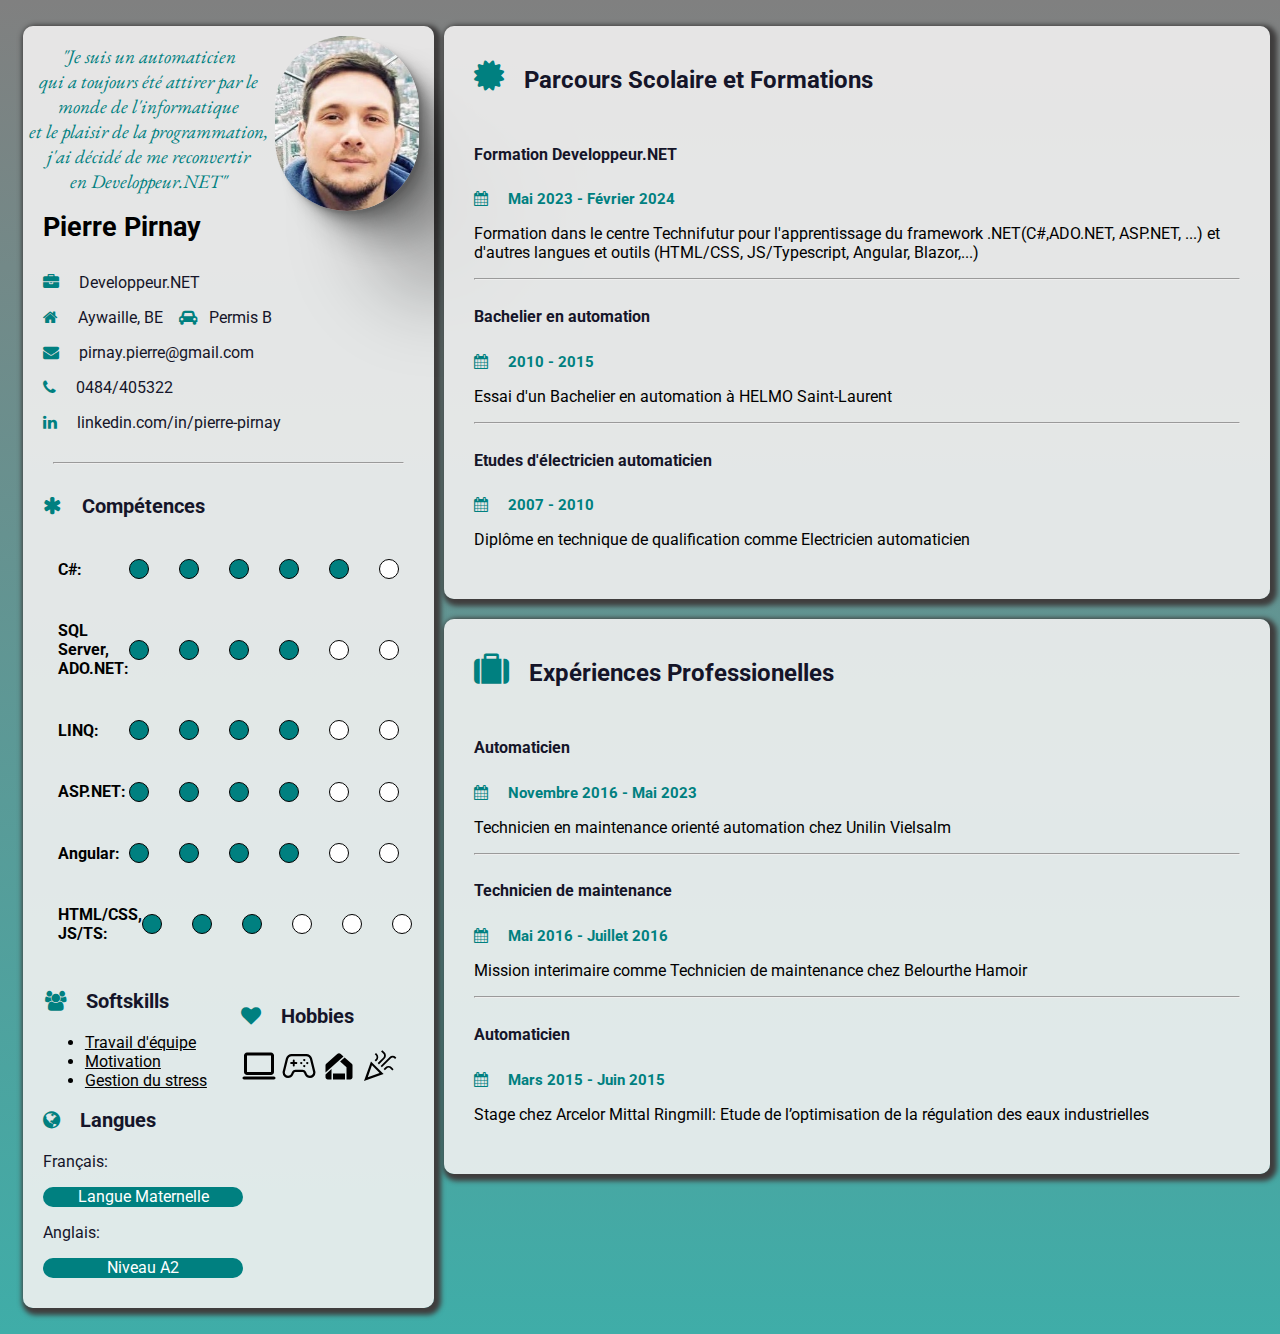
==== index.html @ 31de6e1d "Changement des % en ronds" ====
<!DOCTYPE html>
<html lang="fr">

<head>
    <meta charset="UTF-8">
    <meta name="viewport" content="width=device-width, initial-scale=1.0">
    <title>CV de Pierre Pirnay</title>
    <link rel="stylesheet" href="https://cdnjs.cloudflare.com/ajax/libs/font-awesome/4.7.0/css/font-awesome.min.css">
    <meta name="viewport" content="width=device-width, initial-scale=1">
    <link rel="stylesheet" href="style.css">
    <link rel='stylesheet' href='https://fonts.googleapis.com/css?family=Roboto'>
    <link rel="preconnect" href="https://fonts.googleapis.com">
    <link rel="preconnect" href="https://fonts.gstatic.com" crossorigin>
    <link
        href="https://fonts.googleapis.com/css2?family=EB+Garamond:ital@0;1&family=Manrope:wght@400;700&family=Montserrat:ital,wght@0,100;0,400;0,700;1,100;1,400;1,700&display=swap"
        rel="stylesheet">
    <meta name="viewport" content="width=device-width, initial-scale=1">
    <meta name="viewport" content="width=device-width, initial-scale=1">
</head>

<body>
    <!--page container-->
    <div class="allContent">
        <!--part left-->
        <div class="leftRight">
            <div class="allLeft">
                <!--picture-->
                <div class="Top">
                    <div class="presentation">
                        <p>
                            "Je suis un automaticien <br>
                            qui a toujours été attirer 
                            par le monde de l'informatique <br>
                            et le plaisir de la programmation,<br>
                            j'ai décidé de me reconvertir <br>
                            en Developpeur.NET"
                        </p>
                        <img src="/images/moi.jpg">
                    </div>

                    <h2 class="pierre">Pierre Pirnay</h2>
                </div>
                <!--Enter data-->
                <div class="partTwo">
                    <p><i class="fa">&#xf0b1;</i>Developpeur.NET</p>
                    <p><i class="fa">&#xf015;</i>Aywaille, BE <i class="fa">&#xf1b9;</i>Permis B</p>
                    <p><i class="fa">&#xf0e0;</i>pirnay.pierre@gmail.com</p>
                    <p><i class="fa"> &#xf095;</i>0484/405322</p>
                    <p><i class="fa">&#xf0e1;</i><a
                            href="www.linkedin.com/in/pierre-pirnay">linkedin.com/in/pierre-pirnay</a></p>
                </div>
                <hr>
                <!--Enter Skills-->
                <div class="partTwo">
                    <p class="star"><i class="fa">&#xf069;</i><b>Compétences</b></p>
                    <div class="competence">
                        <h4>C#:</h4>
                        <div class="ronds">
                        
                            <div class="rondPlein">
                            </div>
                            <div class="rondPlein">
                            </div>
                            <div class="rondPlein">
                            </div>
                            <div class="rondPlein">
                            </div>
                            <div class="rondPlein">
                            </div>  
                            <div class="rondVide">
                            </div> 
                        </div>  
                    </div>
                    <div class="competence">
                        <h4>SQL Server, ADO.NET:</h4>
                        <div class="ronds">
                            <div class="rondPlein">
                            </div>
                            <div class="rondPlein">
                            </div>
                            <div class="rondPlein">
                            </div>
                            <div class="rondPlein">
                            </div>
                            <div class="rondVide">
                            </div>  
                            <div class="rondVide">
                            </div> 
                        </div>  
                    </div>
                    <div class="competence">
                        <h4>LINQ:</h4>
                        <div class="ronds">
                            <div class="rondPlein">
                            </div>
                            <div class="rondPlein">
                            </div>
                            <div class="rondPlein">
                            </div>
                            <div class="rondPlein">
                            </div>
                            <div class="rondVide">
                            </div>  
                            <div class="rondVide">
                            </div> 
                        </div>  
                    </div>
                    <div class="competence">
                        <h4>ASP.NET:</h4>
                        <div class="ronds">
                            <div class="rondPlein">
                            </div>
                            <div class="rondPlein">
                            </div>
                            <div class="rondPlein">
                            </div>
                            <div class="rondPlein">
                            </div>
                            <div class="rondVide">
                            </div>  
                            <div class="rondVide">
                            </div> 
                        </div>  
                    </div>
                    <div class="competence">
                        <h4>Angular:</h4>
                        <div class="ronds">
                            <div class="rondPlein">
                            </div>
                            <div class="rondPlein">
                            </div>
                            <div class="rondPlein">
                            </div>
                            <div class="rondPlein">
                            </div>
                            <div class="rondVide">
                            </div>  
                            <div class="rondVide">
                            </div> 
                        </div>  
                    </div>
                    <div class="competence">
                        <h4>HTML/CSS, JS/TS:</h4>
                        <div class="ronds">
                            <div class="rondPlein">
                            </div>
                            <div class="rondPlein">
                            </div>
                            <div class="rondPlein">
                            </div>
                            <div class="rondVide">
                            </div>
                            <div class="rondVide">
                            </div>  
                            <div class="rondVide">
                            </div> 
                        </div>  
                    </div>
                    <br>
                    <div class="softHobbies">
                        <div class="soft">
                            <p class="star"><i class="fa"> &#xf0c0;</i><b>Softskills</b></p>
                            <ul>
                                <li>Travail d'équipe</li>
                                <li>Motivation</li>
                                <li>Gestion du stress</li>
                            </ul>
                        </div>
                        <div class="hobbies">
                            <p class="star"><i class="fa"> &#xf004;</i><b>Hobbies</b></p>
                            <div class="icones">
                                <svg xmlns="http://www.w3.org/2000/svg" height="36" viewBox="0 -960 960 960" width="36"><path d="M80-120q-17 0-28.5-11.5T40-160q0-17 11.5-28.5T80-200h800q17 0 28.5 11.5T920-160q0 17-11.5 28.5T880-120H80Zm80-120q-33 0-56.5-23.5T80-320v-440q0-33 23.5-56.5T160-840h640q33 0 56.5 23.5T880-760v440q0 33-23.5 56.5T800-240H160Zm0-80h640v-440H160v440Zm0 0v-440 440Z"/></svg>
                                <svg xmlns="http://www.w3.org/2000/svg" height="36" viewBox="0 -960 960 960" width="36"><path d="M189-160q-60 0-102.5-43T42-307q0-9 1-18t3-18l84-336q14-54 57-87.5t98-33.5h390q55 0 98 33.5t57 87.5l84 336q2 9 3.5 18.5T919-306q0 61-43.5 103.5T771-160q-42 0-78-22t-54-60l-28-58q-5-10-15-15t-21-5H385q-11 0-21 5t-15 15l-28 58q-18 38-54 60t-78 22Zm2.663-60q24.337 0 45.004-12.973Q257.333-245.946 268-268l28-57q13-26 36.5-40.5T385-380h190q29 0 52.5 15t37.5 40l28 57q10.667 22.054 31.333 35.027Q745-220 769.255-220 805-220 831-244.5t27-60.5q0-4-3-24l-84-335q-8-33-34.4-54.5T675-740H285q-34.704 0-61.352 21Q197-698 189-664l-84 335q-1 4-3 23 0 36.485 26.258 61.242Q154.517-220 191.663-220Zm348.512-310q12.825 0 21.325-8.675 8.5-8.676 8.5-21.5 0-12.825-8.675-21.325-8.676-8.5-21.5-8.5-12.825 0-21.325 8.675-8.5 8.676-8.5 21.5 0 12.825 8.675 21.325 8.676 8.5 21.5 8.5Zm80-80q12.825 0 21.325-8.675 8.5-8.676 8.5-21.5 0-12.825-8.675-21.325-8.676-8.5-21.5-8.5-12.825 0-21.325 8.675-8.5 8.676-8.5 21.5 0 12.825 8.675 21.325 8.676 8.5 21.5 8.5Zm0 160q12.825 0 21.325-8.675 8.5-8.676 8.5-21.5 0-12.825-8.675-21.325-8.676-8.5-21.5-8.5-12.825 0-21.325 8.675-8.5 8.676-8.5 21.5 0 12.825 8.675 21.325 8.676 8.5 21.5 8.5Zm80-80q12.825 0 21.325-8.675 8.5-8.676 8.5-21.5 0-12.825-8.675-21.325-8.676-8.5-21.5-8.5-12.825 0-21.325 8.675-8.5 8.676-8.5 21.5 0 12.825 8.675 21.325 8.676 8.5 21.5 8.5Zm-360.059 65Q351-465 358-472.083q7-7.084 7-17.917v-45h45q10.833 0 17.917-7.116 7.083-7.117 7.083-18Q435-571 427.917-578q-7.084-7-17.917-7h-45v-45q0-10.833-7.116-17.917-7.117-7.083-18-7.083Q329-655 322-647.917q-7 7.084-7 17.917v45h-45q-10.833 0-17.917 7.116-7.083 7.117-7.083 18Q245-549 252.083-542q7.084 7 17.917 7h45v45q0 10.833 7.116 17.917 7.117 7.083 18 7.083ZM480-480Z"/></svg>
                                <svg xmlns="http://www.w3.org/2000/svg" height="36" viewBox="0 -960 960 960" width="36"><path d="M180-120q-25 0-42.5-17.5T120-180v-76l160-142v278H180Zm140 0v-160h320v160H320Zm360 0v-328L509-600l121-107 190 169q10 9 15 20.5t5 24.5v313q0 25-17.5 42.5T780-120H680ZM120-310v-183q0-13 5-25t15-20l300-266q8-8 18.5-11.5T480-819q11 0 21.5 3.5T520-804l80 71-480 423Z"/></svg>
                                <svg xmlns="http://www.w3.org/2000/svg" height="36" viewBox="0 -960 960 960" width="36"><path d="m80-80 186-520 337 333L80-80Zm101-101 314-112-203-204-111 316Zm376-264-34-34 240-240q32-32 81-32.5t81 31.5l17 17-34 34-19-19q-19-19-44-19.5T800-688L557-445ZM398-600l-34-34 30-30q23-23 21.5-52.5T394-766l-28-28 34-34 26 26q35 35 34.5 87.5T425-627l-27 27Zm81 77-34-34 152-152q19-19 18.5-48.5T596-806l-61-61 34-34 63 63q31 32 32 80.5T633-677L479-523Zm158 159-34-34 47-47q35-35 84-36t84 34l51 51-34 34-52-52q-23-23-48-23t-48 23l-50 50ZM181-181Z"/></svg>
                            </div>                           
                        </div>
                    </div>
                    <section id="langues">
                        <p class="star"><i class="fa"> &#xf0ac;</i><b>Langues</b></p>
                        <p>Français:</p>
                        <div class="inside center" id="tweny-five">Langue Maternelle</div>
                        <p>Anglais:</p>
                        <div class="inside center" id="tweny-five">Niveau A2</div>
                    </section>
                </div>
            </div>
        </div>
        <!--part right-->
        <div class="rightLeft">
            <div class="partRight">
                <div class="com">
                    <h2 class="icon"><i class="fa">&#xf0a3;</i>Parcours Scolaire et Formations</h2>
                </div>
                <br>
                <div class="com">
                    <h5>Formation Developpeur.NET</h5>
                    <h6><i class="fa">&#xf073;</i>Mai 2023 - Février 2024</h6>
                    <p>Formation dans le centre Technifutur pour l'apprentissage du framework .NET(C#,ADO.NET, ASP.NET, ...) et  d'autres langues et outils (HTML/CSS, JS/Typescript, Angular, Blazor,...)</p>
                </div>
                <hr>
                <div class="com">
                    <h5>Bachelier en automation</h5>
                    <h6><i class="fa">&#xf073;</i>2010 - 2015</h6>
                    <p>Essai d'un Bachelier en automation à HELMO Saint-Laurent</p>
                </div>
                <hr>
                <div class="com">
                    <h5>Etudes d'électricien automaticien</h5>
                    <h6><i class="fa">&#xf073;</i>2007 - 2010</h6>
                    <p class="end">Diplôme en technique de qualification comme Electricien automaticien</p>
                </div>
            </div>
            <div class="partRight">
                <!--write experience-->
                <div class="com">
                    <h2 class="icon"><i class="fa">&#xf0f2;</i>Expériences Professionelles</h2>
                </div>
                <br>
                <div class="com">
                    <h5>Automaticien</h5>
                    <h6><i class="fa">&#xf073;</i>Novembre 2016 - Mai 2023</h6>
                    <p>Technicien en maintenance orienté automation chez Unilin Vielsalm
                    </p>
                </div>
                <hr>
                <div class="com">
                    <h5>Technicien de maintenance</h5>
                    <h6><i class="fa">&#xf073;</i>Mai 2016 - Juillet 2016</h6>
                    <p>Mission interimaire comme Technicien de maintenance chez Belourthe Hamoir
                    </p>
                </div>
                <hr>
                <div class="com">
                    <h5>Automaticien</h5>
                    <h6><i class="fa">&#xf073;</i>Mars 2015 - Juin 2015</h6>
                    <p class="end">Stage chez Arcelor Mittal Ringmill: Etude de l’optimisation de la régulation des eaux industrielles</p>
                </div>
            </div>
            <!--levels education-->

        </div>
        <!--end container-->
    </div>

</body>

</html>
---- style.css ----
* {
    -moz-box-sizing: border-box;
    box-sizing: border-box
}

html,
body,
h1,
h2,
h3,
h4,
h5,
h6 {
    font-family: "Roboto", sans-serif
}

body {
    background: linear-gradient(#808080,#3fada8);
    min-height: 1000px
}

/*page container*/
.allContent {
    margin: 10px;
    display: flex;
    min-height: 900px;
    position: relative
}

/*part left*/
.leftRight {
    background-color: rgba(243, 241, 241, 0.89);
    width: 33%;
    margin: 16px 5px;

    box-shadow: 3px 3px 5px 4px rgb(63, 61, 61);
    border-radius: 10px;

}
.presentation
{
    display: flex;
    justify-content: space-around;
    align-items: center;
}

.presentation p{

    font-size: 1.2em;
    font-style: italic;
    color: teal;
    font-family: 'EB Garamond', serif;
    text-align: center;
    margin: 0px;
    padding: 0;
}

.Top img {

    width: 35%;
    border-radius: 200px;
    margin-top: 10px;
    margin-right: 15px;
    box-shadow:
        3.1px 3.1px 2.7px rgba(0, 0, 0, 0.119),
        7.9px 7.7px 6.9px rgba(0, 0, 0, 0.151),
        16.1px 15.8px 14.2px rgba(0, 0, 0, 0.171),
        33.2px 32.5px 29.2px rgba(0, 0, 0, 0.193),
        91px 89px 80px rgba(0, 0, 0, 0.26);

}

.pierre {
    margin: 0px 0 0 20px;
    font-size: 27px
}

/* Skills*/
.partTwo {
    margin: 30px 20px
}

.partTwo p ,a{
    color: rgb(21, 21, 41);
    text-decoration: none;
    
}
a:hover{
    text-decoration: underline;
}

i {
    color: teal;
    margin-right: 20px;
    font-size: 20px
}

i+i {
    color: teal;
    margin-right: 12px;
    margin-left: 12px;
    font-size: 20px
}

hr {
    color: rgb(21, 21, 41);
    margin: 0 30px
}

.star {
    font-size: 20px;
}
.competence{
    display: flex;
    justify-content: space-between;
    align-items: center;
    margin-left: 15px;
    margin-right: 15px;
}

.ronds{
    display: flex;
    gap: 30px;
    align-items: center;

}
.rondPlein{
    background-color: teal;
    border-radius: 90px;
    height: 20px;
    width: 20px;
    border: 1px solid black;
}
.rondVide{
    background-color: white;
    border-radius: 90px;
    border: 1px solid black;
    height: 20px;
    width: 20px;
}


.inside {
    background-color: teal;
    border-radius: 15px;
    color: white;
    height: 20px;
    width: 200px;
}

.softHobbies
{
    display: flex;
    justify-content: space-around;
}
.soft{
    margin-left: -15px;
    margin-top: -15px;
    margin-bottom: -20px;
}
li{
    text-decoration: underline;
}

/*part right*/
.rightLeft {
    width: 70%;
    margin: -4px -8px 0 5px;
}

/*experience.. education*/
.partRight {
    background-color: rgba(243, 241, 241, 0.89);
    box-shadow: 3px 3px 5px 4px rgb(63, 61, 61);
    border-radius: 10px;
}

.com {
    margin: 0 30px
}

.com h5 {
    color: rgb(21, 21, 41);
    font-size: 16px;
}

.icon {
    margin: 20px 0 5px 0;
    padding: 32px 0 0;
    color: rgb(21, 21, 41)
}

.icon i {
    font-size: 35px
}

h6 {
    color: teal;
    margin: 10px 0;
    font-size: 15px
}

span {
    color: white;
    background-color: teal;
    padding: 3px 8px;
    border-radius: 5px
}

.end {
    padding-bottom: 50px
}

/*frame work*/
.center {
    text-align: center
}

/*media quries to mall screen*/
@media (max-width:420px) {
    .allContent {
        display: block;
    }

    .leftRight {
        width: 100%;
        max-height: 1300px
    }

    .rightLeft {
        width: 100%
    }

    #langues
    {
        margin-bottom: 30px;
    }

}

@media (max-width:640px) {

    .allContent {
        display: block;
    }

    .leftRight {
        width: 100%;
        max-height: 1600px
    }

    .rightLeft {
        width: 100%
    }

    #langues
    {
        margin-bottom: 30px;
    }

}
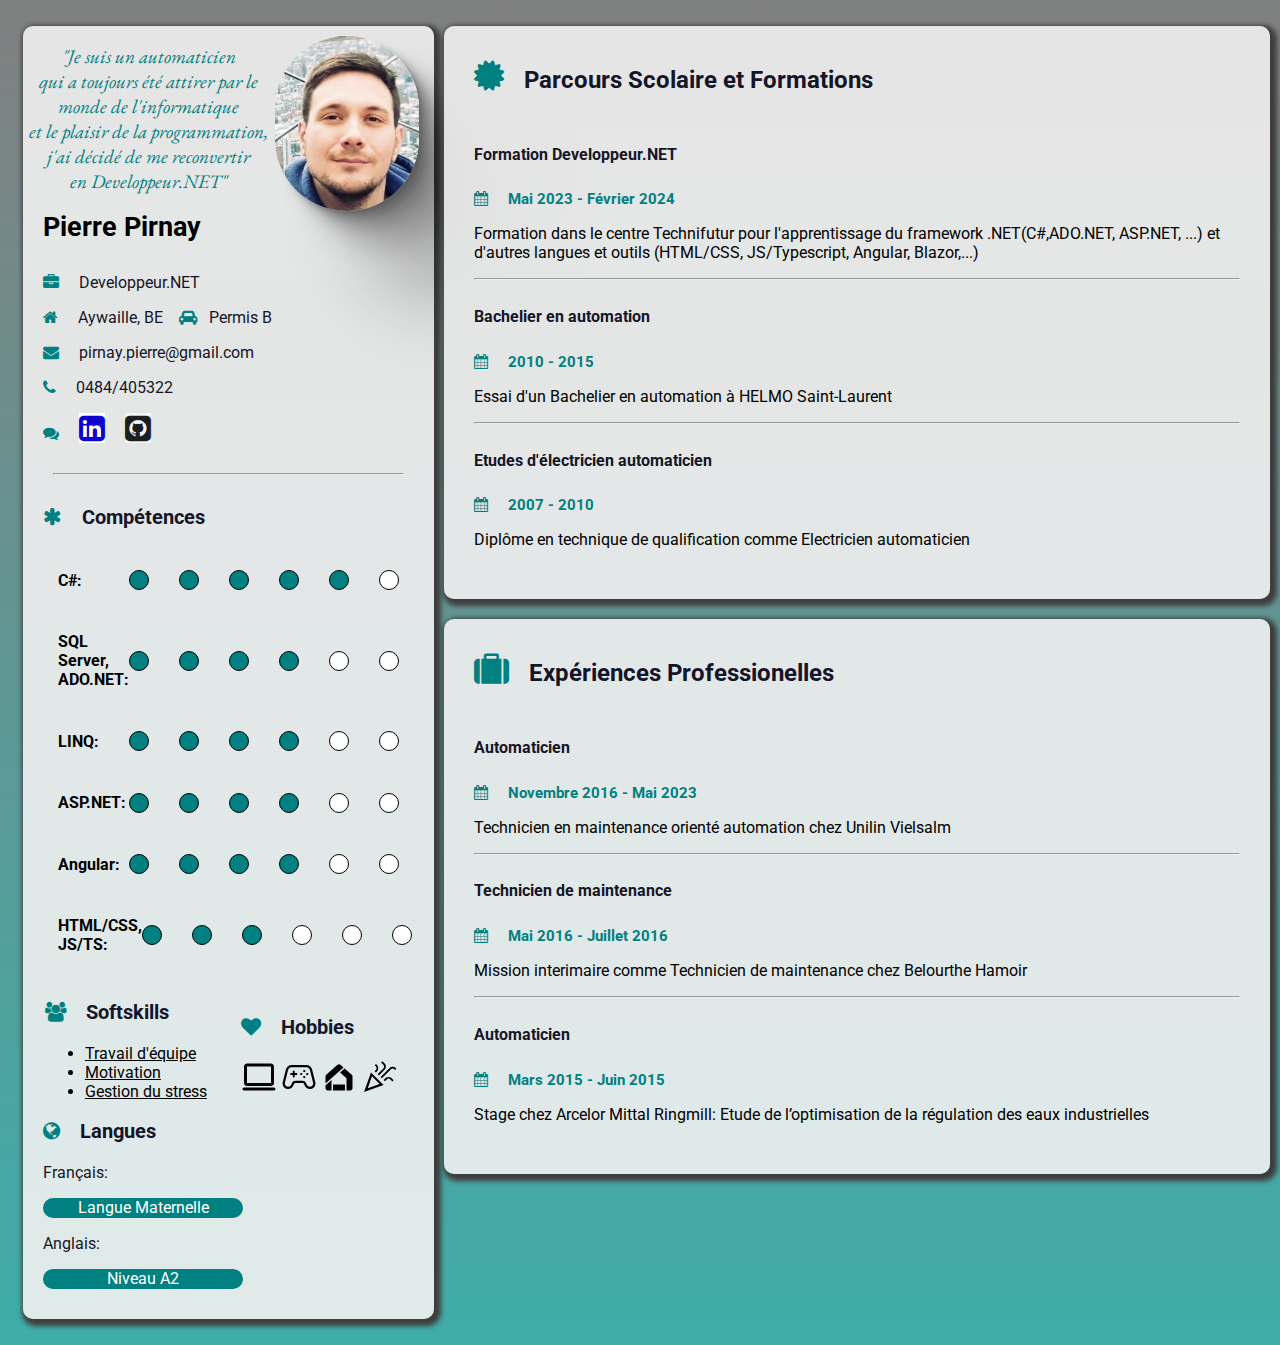
==== commit a2171067: "lien github" ====
--- a/index.html
+++ b/index.html
@@ -46,8 +46,7 @@
                     <p><i class="fa">&#xf015;</i>Aywaille, BE <i class="fa">&#xf1b9;</i>Permis B</p>
                     <p><i class="fa">&#xf0e0;</i>pirnay.pierre@gmail.com</p>
                     <p><i class="fa"> &#xf095;</i>0484/405322</p>
-                    <p><i class="fa">&#xf0e1;</i><a
-                            href="www.linkedin.com/in/pierre-pirnay">linkedin.com/in/pierre-pirnay</a></p>
+                    <p><i class="fa"> &#xf086;</i><a href="https://www.linkedin.com/in/pierre-pirnay"><i class="fa linkedin">&#xf08c;</i></a><a href="https://github.com/Petch91"><i class="fa git">&#xf092;</i></a></p>
                 </div>
                 <hr>
                 <!--Enter Skills-->
--- a/style.css
+++ b/style.css
@@ -89,6 +89,34 @@
     text-decoration: underline;
 }
 
+.git{
+    font-size: 30px;
+    color: rgb(31, 30, 30);
+    background-color: aliceblue;
+    transition: .2s;
+}
+
+.linkedin{
+    font-size: 30px;
+    color: rgb(14, 0, 206);
+    background-color: white;
+    transition: .2s;
+}
+
+.git:hover{
+    color: white;
+    background-color: rgb(31, 30, 30);
+    transform: scale(1.2);
+    transition: .2s;
+}
+
+.linkedin:hover{
+    color: white;
+    background-color: rgb(14, 0, 206);
+    transform: scale(1.2);
+    transition: .2s;
+}
+
 i {
     color: teal;
     margin-right: 20px;
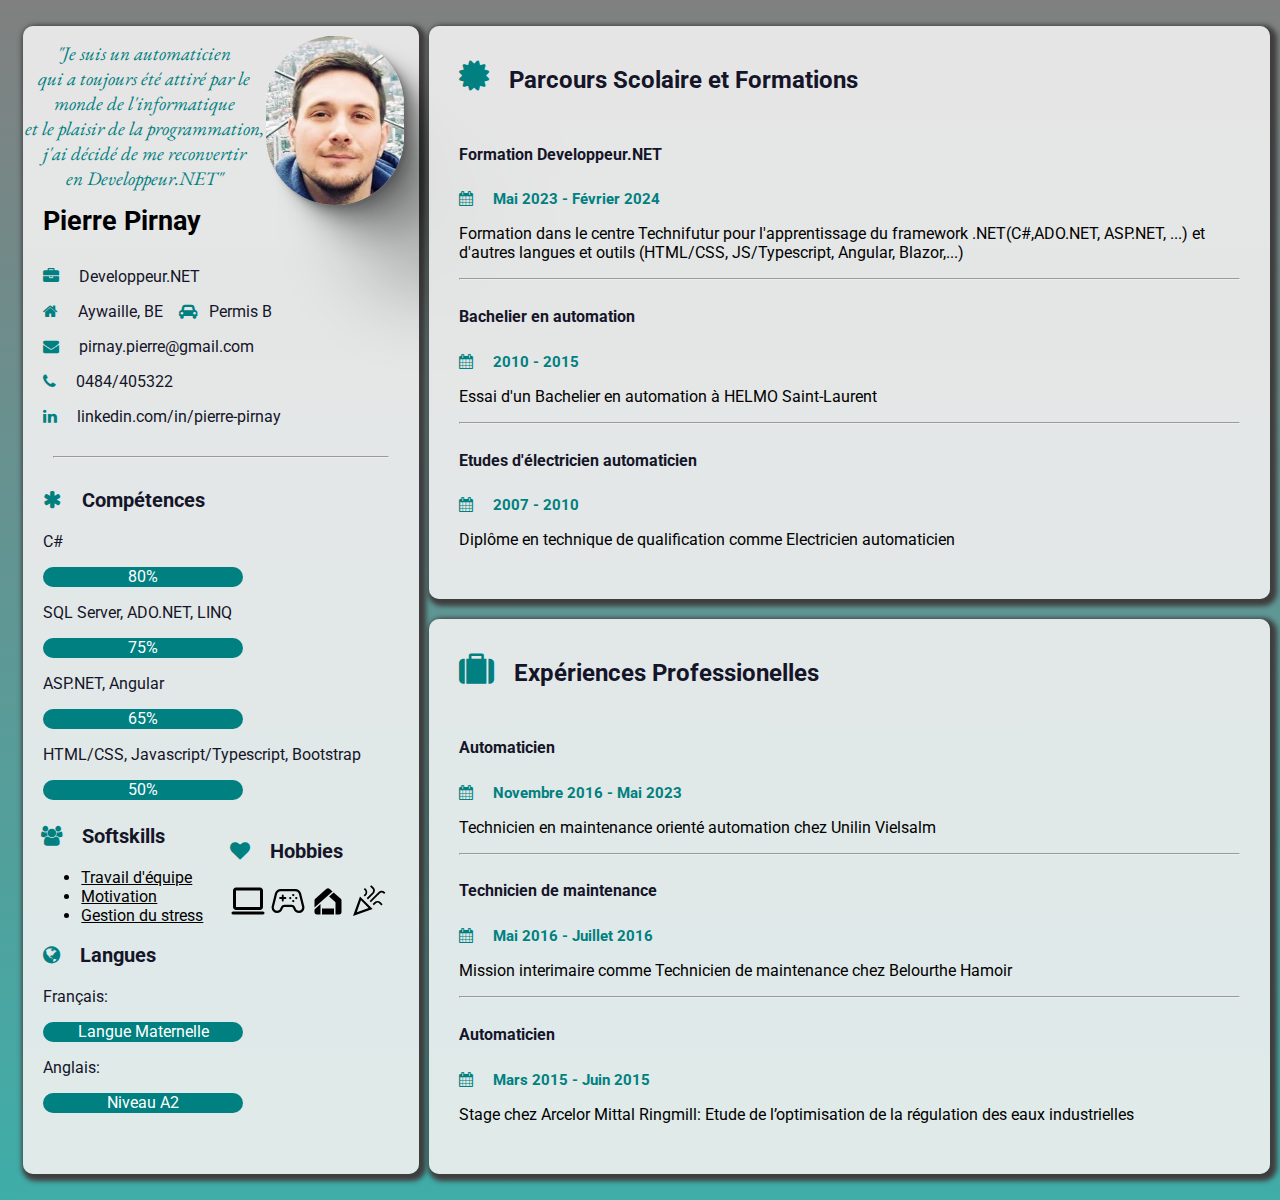
==== commit f24f5fd2: "Update index.html" ====
--- a/index.html
+++ b/index.html
@@ -29,7 +29,7 @@
                     <div class="presentation">
                         <p>
                             "Je suis un automaticien <br>
-                            qui a toujours été attirer 
+                            qui a toujours été attiré 
                             par le monde de l'informatique <br>
                             et le plaisir de la programmation,<br>
                             j'ai décidé de me reconvertir <br>
@@ -46,114 +46,28 @@
                     <p><i class="fa">&#xf015;</i>Aywaille, BE <i class="fa">&#xf1b9;</i>Permis B</p>
                     <p><i class="fa">&#xf0e0;</i>pirnay.pierre@gmail.com</p>
                     <p><i class="fa"> &#xf095;</i>0484/405322</p>
-                    <p><i class="fa"> &#xf086;</i><a href="https://www.linkedin.com/in/pierre-pirnay"><i class="fa linkedin">&#xf08c;</i></a><a href="https://github.com/Petch91"><i class="fa git">&#xf092;</i></a></p>
+                    <p><i class="fa">&#xf0e1;</i><a
+                            href="www.linkedin.com/in/pierre-pirnay">linkedin.com/in/pierre-pirnay</a></p>
                 </div>
                 <hr>
                 <!--Enter Skills-->
                 <div class="partTwo">
                     <p class="star"><i class="fa">&#xf069;</i><b>Compétences</b></p>
-                    <div class="competence">
-                        <h4>C#:</h4>
-                        <div class="ronds">
-                        
-                            <div class="rondPlein">
-                            </div>
-                            <div class="rondPlein">
-                            </div>
-                            <div class="rondPlein">
-                            </div>
-                            <div class="rondPlein">
-                            </div>
-                            <div class="rondPlein">
-                            </div>  
-                            <div class="rondVide">
-                            </div> 
-                        </div>  
+                    <p>C#</p>
+                    <div class="outside ">
+                        <div class="inside center" id="eighty">80%</div>
                     </div>
-                    <div class="competence">
-                        <h4>SQL Server, ADO.NET:</h4>
-                        <div class="ronds">
-                            <div class="rondPlein">
-                            </div>
-                            <div class="rondPlein">
-                            </div>
-                            <div class="rondPlein">
-                            </div>
-                            <div class="rondPlein">
-                            </div>
-                            <div class="rondVide">
-                            </div>  
-                            <div class="rondVide">
-                            </div> 
-                        </div>  
+                    <p>SQL Server, ADO.NET, LINQ</p>
+                    <div class="outside">
+                        <div class="inside center" id="seventy-five">75%</div>
                     </div>
-                    <div class="competence">
-                        <h4>LINQ:</h4>
-                        <div class="ronds">
-                            <div class="rondPlein">
-                            </div>
-                            <div class="rondPlein">
-                            </div>
-                            <div class="rondPlein">
-                            </div>
-                            <div class="rondPlein">
-                            </div>
-                            <div class="rondVide">
-                            </div>  
-                            <div class="rondVide">
-                            </div> 
-                        </div>  
+                    <p>ASP.NET, Angular</p>
+                    <div class="outside">
+                        <div class="inside center" id="sixty-five">65%</div>
                     </div>
-                    <div class="competence">
-                        <h4>ASP.NET:</h4>
-                        <div class="ronds">
-                            <div class="rondPlein">
-                            </div>
-                            <div class="rondPlein">
-                            </div>
-                            <div class="rondPlein">
-                            </div>
-                            <div class="rondPlein">
-                            </div>
-                            <div class="rondVide">
-                            </div>  
-                            <div class="rondVide">
-                            </div> 
-                        </div>  
-                    </div>
-                    <div class="competence">
-                        <h4>Angular:</h4>
-                        <div class="ronds">
-                            <div class="rondPlein">
-                            </div>
-                            <div class="rondPlein">
-                            </div>
-                            <div class="rondPlein">
-                            </div>
-                            <div class="rondPlein">
-                            </div>
-                            <div class="rondVide">
-                            </div>  
-                            <div class="rondVide">
-                            </div> 
-                        </div>  
-                    </div>
-                    <div class="competence">
-                        <h4>HTML/CSS, JS/TS:</h4>
-                        <div class="ronds">
-                            <div class="rondPlein">
-                            </div>
-                            <div class="rondPlein">
-                            </div>
-                            <div class="rondPlein">
-                            </div>
-                            <div class="rondVide">
-                            </div>
-                            <div class="rondVide">
-                            </div>  
-                            <div class="rondVide">
-                            </div> 
-                        </div>  
+                    <p>HTML/CSS, Javascript/Typescript, Bootstrap</p>
+                    <div class="outside">
+                        <div class="inside center" id="fifty">50%</div>
                     </div>
                     <br>
                     <div class="softHobbies">
--- a/style.css
+++ b/style.css
@@ -286,4 +286,20 @@
         margin-bottom: 30px;
     }
 
+    .ronds{
+        display: flex;
+        gap: 15px;
+        align-items: center;
+    
+    }
+    .rondPlein{
+        height: 10px;
+        width: 10px;
+
+    }
+    .rondVide{
+        height: 10px;
+        width: 10px;
+    }
+
 }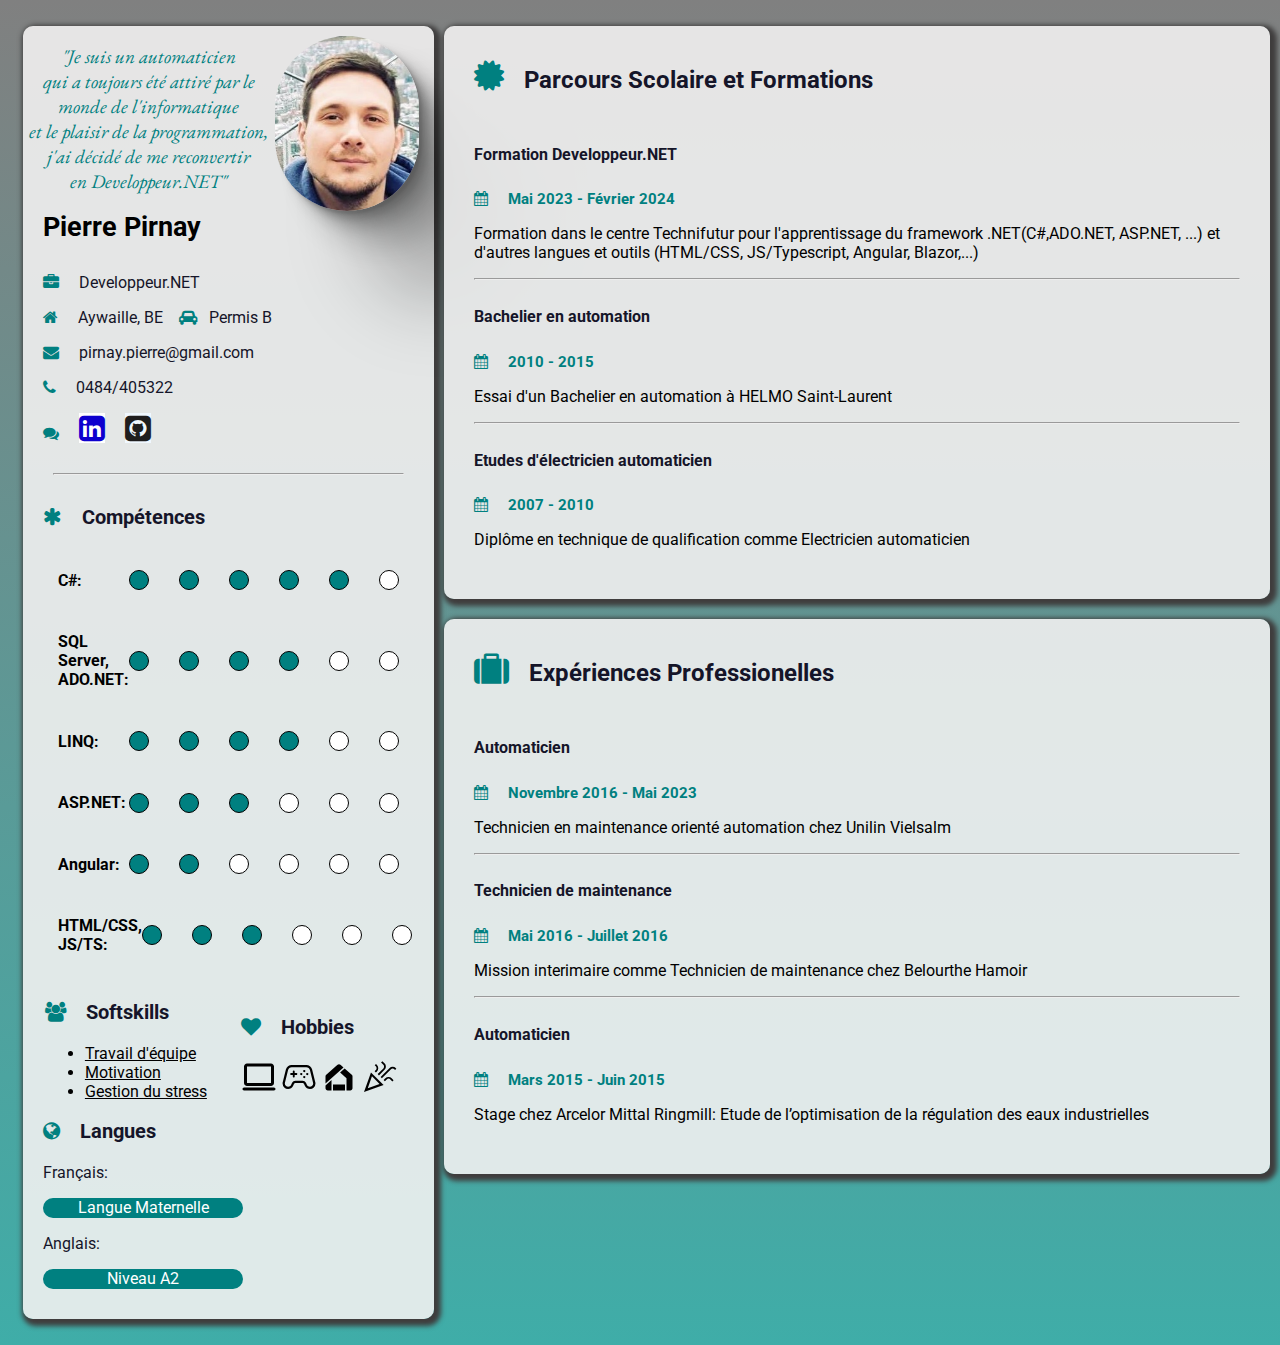
==== commit 925451fc: "Update index.html" ====
--- a/index.html
+++ b/index.html
@@ -46,28 +46,114 @@
                     <p><i class="fa">&#xf015;</i>Aywaille, BE <i class="fa">&#xf1b9;</i>Permis B</p>
                     <p><i class="fa">&#xf0e0;</i>pirnay.pierre@gmail.com</p>
                     <p><i class="fa"> &#xf095;</i>0484/405322</p>
-                    <p><i class="fa">&#xf0e1;</i><a
-                            href="www.linkedin.com/in/pierre-pirnay">linkedin.com/in/pierre-pirnay</a></p>
+                    <p><i class="fa"> &#xf086;</i><a href="https://www.linkedin.com/in/pierre-pirnay"><i class="fa linkedin">&#xf08c;</i></a><a href="https://github.com/Petch91"><i class="fa git">&#xf092;</i></a></p>
                 </div>
                 <hr>
                 <!--Enter Skills-->
                 <div class="partTwo">
                     <p class="star"><i class="fa">&#xf069;</i><b>Compétences</b></p>
-                    <p>C#</p>
-                    <div class="outside ">
-                        <div class="inside center" id="eighty">80%</div>
-                    </div>
-                    <p>SQL Server, ADO.NET, LINQ</p>
-                    <div class="outside">
-                        <div class="inside center" id="seventy-five">75%</div>
-                    </div>
-                    <p>ASP.NET, Angular</p>
-                    <div class="outside">
-                        <div class="inside center" id="sixty-five">65%</div>
-                    </div>
-                    <p>HTML/CSS, Javascript/Typescript, Bootstrap</p>
-                    <div class="outside">
-                        <div class="inside center" id="fifty">50%</div>
+                    <div class="competence">
+                        <h4>C#:</h4>
+                        <div class="ronds">
+                        
+                            <div class="rondPlein">
+                            </div>
+                            <div class="rondPlein">
+                            </div>
+                            <div class="rondPlein">
+                            </div>
+                            <div class="rondPlein">
+                            </div>
+                            <div class="rondPlein">
+                            </div>  
+                            <div class="rondVide">
+                            </div> 
+                        </div>  
+                    </div>
+                    <div class="competence">
+                        <h4>SQL Server, ADO.NET:</h4>
+                        <div class="ronds">
+                            <div class="rondPlein">
+                            </div>
+                            <div class="rondPlein">
+                            </div>
+                            <div class="rondPlein">
+                            </div>
+                            <div class="rondPlein">
+                            </div>
+                            <div class="rondVide">
+                            </div>  
+                            <div class="rondVide">
+                            </div> 
+                        </div>  
+                    </div>
+                    <div class="competence">
+                        <h4>LINQ:</h4>
+                        <div class="ronds">
+                            <div class="rondPlein">
+                            </div>
+                            <div class="rondPlein">
+                            </div>
+                            <div class="rondPlein">
+                            </div>
+                            <div class="rondPlein">
+                            </div>
+                            <div class="rondVide">
+                            </div>  
+                            <div class="rondVide">
+                            </div> 
+                        </div>  
+                    </div>
+                    <div class="competence">
+                        <h4>ASP.NET:</h4>
+                        <div class="ronds">
+                            <div class="rondPlein">
+                            </div>
+                            <div class="rondPlein">
+                            </div>
+                            <div class="rondPlein">
+                            </div>
+                            <div class="rondVide">
+                            </div>
+                            <div class="rondVide">
+                            </div>  
+                            <div class="rondVide">
+                            </div> 
+                        </div>  
+                    </div>
+                    <div class="competence">
+                        <h4>Angular:</h4>
+                        <div class="ronds">
+                            <div class="rondPlein">
+                            </div>
+                            <div class="rondPlein">
+                            </div>
+                            <div class="rondVide">
+                            </div>
+                            <div class="rondVide">
+                            </div>
+                            <div class="rondVide">
+                            </div>  
+                            <div class="rondVide">
+                            </div> 
+                        </div>  
+                    </div>
+                    <div class="competence">
+                        <h4>HTML/CSS, JS/TS:</h4>
+                        <div class="ronds">
+                            <div class="rondPlein">
+                            </div>
+                            <div class="rondPlein">
+                            </div>
+                            <div class="rondPlein">
+                            </div>
+                            <div class="rondVide">
+                            </div>
+                            <div class="rondVide">
+                            </div>  
+                            <div class="rondVide">
+                            </div> 
+                        </div>  
                     </div>
                     <br>
                     <div class="softHobbies">
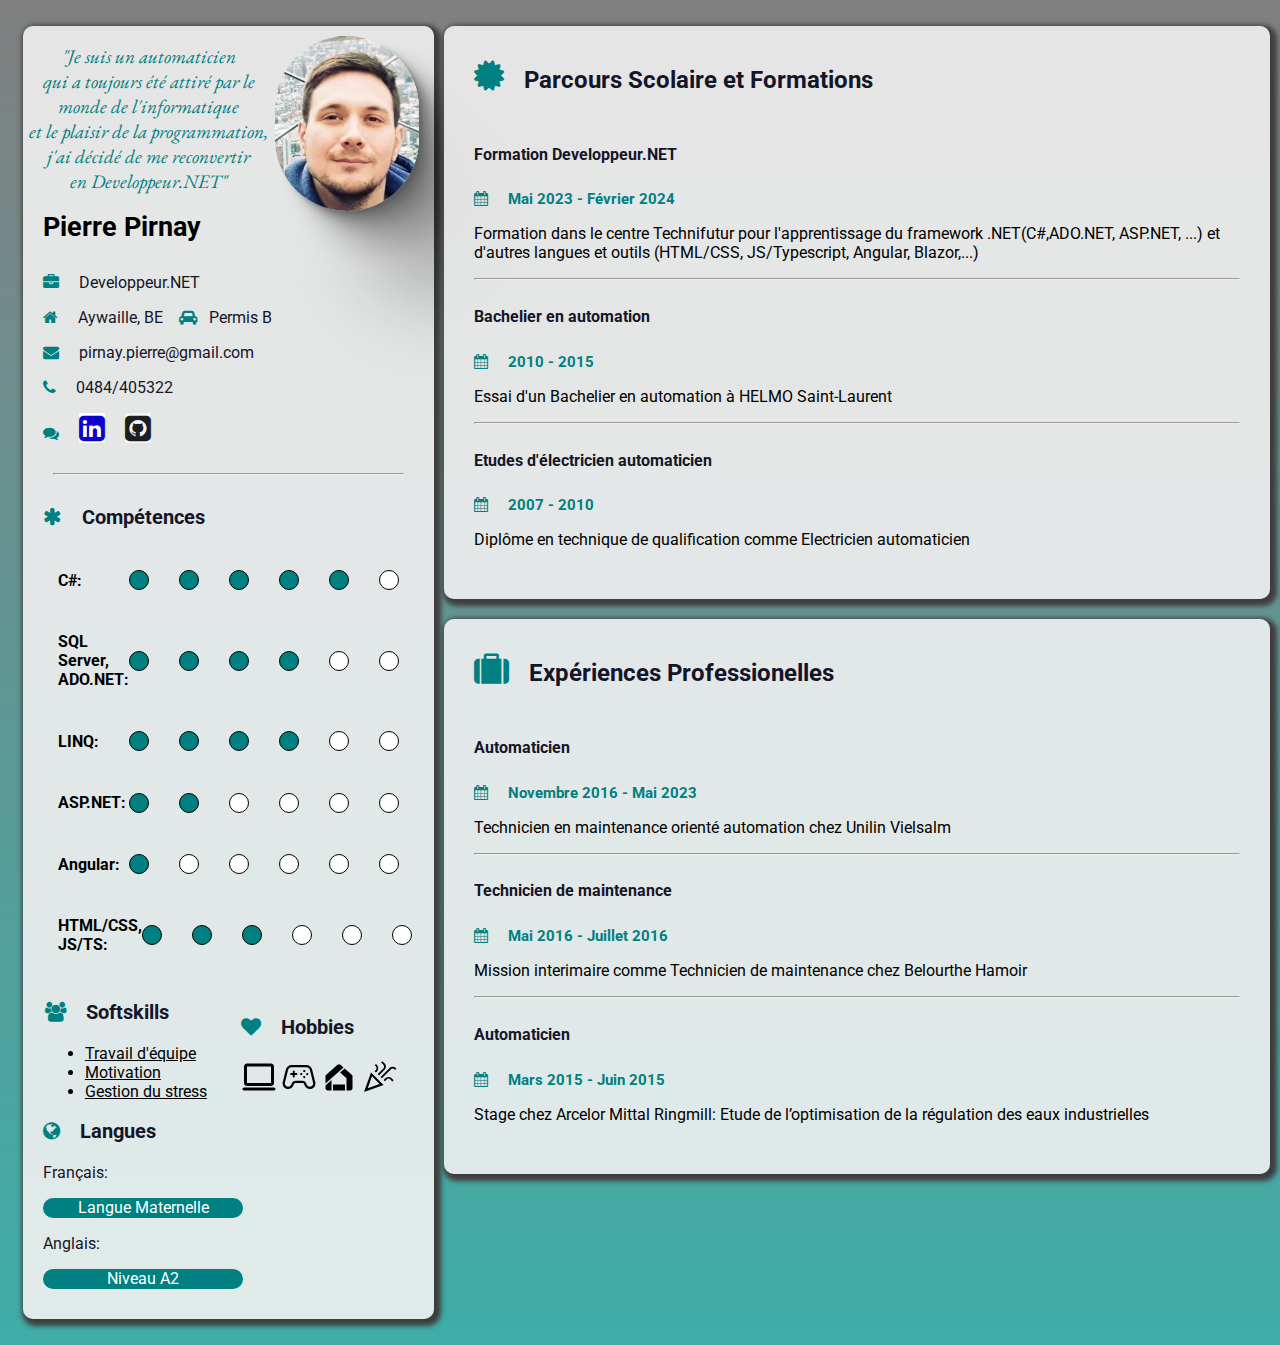
==== commit 26ffc7a6: "Update index.html" ====
--- a/index.html
+++ b/index.html
@@ -19,12 +19,11 @@
 </head>
 
 <body>
-    <!--page container-->
     <div class="allContent">
-        <!--part left-->
+        <!--partie de gauche-->
         <div class="leftRight">
             <div class="allLeft">
-                <!--picture-->
+                <!--Présentation-->
                 <div class="Top">
                     <div class="presentation">
                         <p>
@@ -40,7 +39,7 @@
 
                     <h2 class="pierre">Pierre Pirnay</h2>
                 </div>
-                <!--Enter data-->
+                <!--Données personnelles-->
                 <div class="partTwo">
                     <p><i class="fa">&#xf0b1;</i>Developpeur.NET</p>
                     <p><i class="fa">&#xf015;</i>Aywaille, BE <i class="fa">&#xf1b9;</i>Permis B</p>
@@ -49,7 +48,7 @@
                     <p><i class="fa"> &#xf086;</i><a href="https://www.linkedin.com/in/pierre-pirnay"><i class="fa linkedin">&#xf08c;</i></a><a href="https://github.com/Petch91"><i class="fa git">&#xf092;</i></a></p>
                 </div>
                 <hr>
-                <!--Enter Skills-->
+                <!--Section compétences-->
                 <div class="partTwo">
                     <p class="star"><i class="fa">&#xf069;</i><b>Compétences</b></p>
                     <div class="competence">
@@ -111,7 +110,7 @@
                             </div>
                             <div class="rondPlein">
                             </div>
-                            <div class="rondPlein">
+                            <div class="rondVide">
                             </div>
                             <div class="rondVide">
                             </div>
@@ -126,7 +125,7 @@
                         <div class="ronds">
                             <div class="rondPlein">
                             </div>
-                            <div class="rondPlein">
+                            <div class="rondVide">
                             </div>
                             <div class="rondVide">
                             </div>
@@ -185,7 +184,7 @@
                 </div>
             </div>
         </div>
-        <!--part right-->
+        <!--partie de droite-->
         <div class="rightLeft">
             <div class="partRight">
                 <div class="com">
@@ -211,7 +210,6 @@
                 </div>
             </div>
             <div class="partRight">
-                <!--write experience-->
                 <div class="com">
                     <h2 class="icon"><i class="fa">&#xf0f2;</i>Expériences Professionelles</h2>
                 </div>
@@ -236,10 +234,7 @@
                     <p class="end">Stage chez Arcelor Mittal Ringmill: Etude de l’optimisation de la régulation des eaux industrielles</p>
                 </div>
             </div>
-            <!--levels education-->
-
         </div>
-        <!--end container-->
     </div>
 
 </body>
--- a/style.css
+++ b/style.css
@@ -263,29 +263,10 @@
     {
         margin-bottom: 30px;
     }
-
-}
-
-@media (max-width:640px) {
-
-    .allContent {
-        display: block;
-    }
-
-    .leftRight {
-        width: 100%;
-        max-height: 1600px
-    }
-
-    .rightLeft {
-        width: 100%
-    }
-
-    #langues
-    {
-        margin-bottom: 30px;
-    }
-
+    .competence{
+        margin-left: 10px;
+        margin-right: 10px;
+    }
     .ronds{
         display: flex;
         gap: 15px;
@@ -302,4 +283,88 @@
         width: 10px;
     }
 
-}+}
+@media (max-width:1200px) {
+
+    .allContent {
+        display: block;
+    }
+
+    .leftRight {
+        width: 100%;
+        max-height: 1600px
+    }
+
+    .rightLeft {
+        width: 100%
+    }
+
+    #langues
+    {
+        margin-bottom: 30px;
+    }
+    .competence{
+        margin-left: 10px;
+        margin-right: 10px;
+    }
+
+    .ronds{
+        display: flex;
+        gap: 30px;
+        align-items: center;
+    
+    }
+    .rondPlein{
+        height: 25px;
+        width: 25px;
+
+    }
+    .rondVide{
+        height: 25px;
+        width: 25px;
+    }
+
+}
+
+@media (max-width:640px) {
+
+    .allContent {
+        display: block;
+    }
+
+    .leftRight {
+        width: 100%;
+        max-height: 1600px
+    }
+
+    .rightLeft {
+        width: 100%
+    }
+
+    #langues
+    {
+        margin-bottom: 30px;
+    }
+    .competence{
+        margin-left: 10px;
+        margin-right: 10px;
+    }
+
+    .ronds{
+        display: flex;
+        gap: 20px;
+        align-items: center;
+    
+    }
+    .rondPlein{
+        height: 15px;
+        width: 15px;
+
+    }
+    .rondVide{
+        height: 15px;
+        width: 15px;
+    }
+
+}
+
